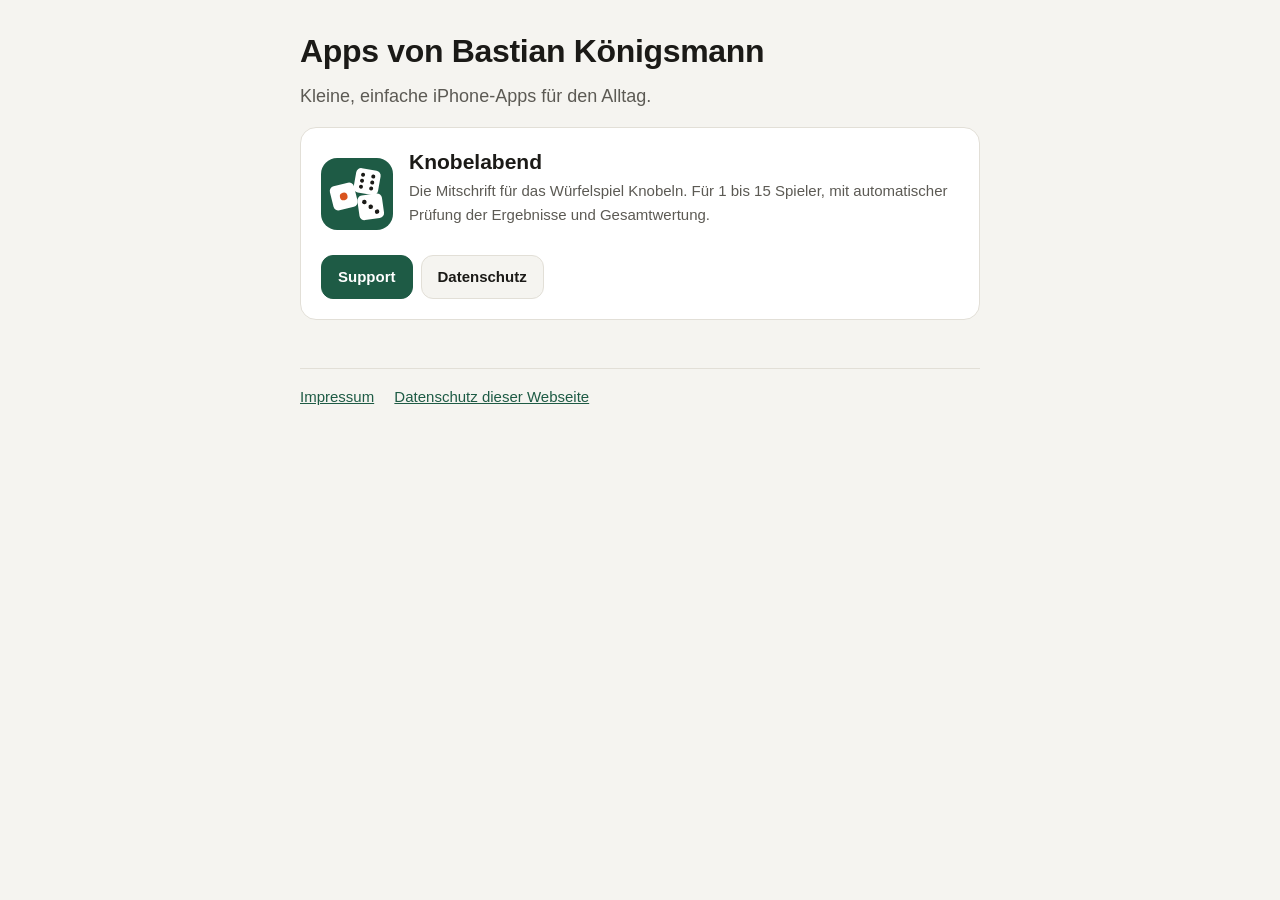
==== index.html @ 79f52fd2 "Add files via upload" ====
<!doctype html>
<html lang="de">
<head>
<meta charset="utf-8">
<meta name="viewport" content="width=device-width, initial-scale=1">
<title>Apps von Bastian Königsmann</title>
<meta name="description" content="iPhone-Apps von Bastian Königsmann: Datenschutz, Support und Impressum.">
<link rel="stylesheet" href="style.css">
</head>
<body>
<main class="wrap">
<h1>Apps von Bastian Königsmann</h1>
<p class="lead">Kleine, einfache iPhone-Apps für den Alltag.</p>

<section class="card">
<div class="app">
<svg viewBox="0 0 320 320" role="img" aria-label="App-Icon Knobelabend">
<rect width="320" height="320" rx="72" fill="#1E5B45"/>
<g transform="translate(150 50) rotate(10 55 55)"><rect width="110" height="110" rx="22" fill="#FFFFFF"/><circle cx="32" cy="28" r="9" fill="#1B1A17"/><circle cx="78" cy="28" r="9" fill="#1B1A17"/><circle cx="32" cy="55" r="9" fill="#1B1A17"/><circle cx="78" cy="55" r="9" fill="#1B1A17"/><circle cx="32" cy="82" r="9" fill="#1B1A17"/><circle cx="78" cy="82" r="9" fill="#1B1A17"/></g>
<g transform="translate(166 162) rotate(-8 55 55)"><rect width="110" height="110" rx="22" fill="#FFFFFF"/><circle cx="30" cy="30" r="10" fill="#1B1A17"/><circle cx="55" cy="55" r="10" fill="#1B1A17"/><circle cx="80" cy="80" r="10" fill="#1B1A17"/></g>
<g transform="translate(46 116) rotate(-14 55 55)"><rect width="110" height="110" rx="22" fill="#FFFFFF"/><circle cx="55" cy="55" r="17" fill="#D9541E"/></g>
</svg>
<div>
<h2>Knobelabend</h2>
<p class="meta">Die Mitschrift für das Würfelspiel Knobeln. Für 1 bis 15 Spieler, mit automatischer Prüfung der Ergebnisse und Gesamtwertung.</p>
</div>
</div>
<div class="links">
<a class="button primary" href="knobelabend-support.html">Support</a>
<a class="button" href="knobelabend-datenschutz.html">Datenschutz</a>
</div>
</section>

<footer>
<a href="impressum.html">Impressum</a>
<a href="datenschutz.html">Datenschutz dieser Webseite</a>
</footer>
</main>
</body>
</html>
---- style.css ----
:root {
  --bg: #F5F4F0;
  --card: #FFFFFF;
  --ink: #1B1A17;
  --muted: #5C5A54;
  --line: #E2DFD7;
  --accent: #1E5B45;
  --accent-soft: #E3EEE8;
}

* { box-sizing: border-box; }

body {
  margin: 0;
  background: var(--bg);
  color: var(--ink);
  font: 17px/1.6 -apple-system, BlinkMacSystemFont, "Segoe UI", Helvetica, Arial, sans-serif;
  -webkit-text-size-adjust: 100%;
}

.wrap {
  max-width: 720px;
  margin: 0 auto;
  padding: 32px 20px 48px;
}

a { color: var(--accent); }
a:hover { color: #15402F; }

.back {
  display: inline-block;
  margin-bottom: 16px;
  font-size: 15px;
  text-decoration: none;
}

h1 {
  font-size: 32px;
  line-height: 1.2;
  margin: 0 0 12px;
  letter-spacing: -0.01em;
}

h2 {
  font-size: 21px;
  line-height: 1.3;
  margin: 36px 0 8px;
}

h3 {
  font-size: 17px;
  margin: 24px 0 4px;
}

p, ul { margin: 0 0 12px; }
ul { padding-left: 22px; }

.lead { font-size: 18px; color: var(--muted); }
.meta { font-size: 15px; color: var(--muted); }

.card {
  background: var(--card);
  border: 1px solid var(--line);
  border-radius: 16px;
  padding: 20px;
  margin: 16px 0;
}

.app {
  display: flex;
  gap: 16px;
  align-items: center;
}

.app svg {
  width: 72px;
  height: 72px;
  flex: none;
}

.app h2 { margin: 0 0 4px; }

.links {
  display: flex;
  flex-wrap: wrap;
  gap: 8px;
  margin-top: 16px;
}

.button {
  display: inline-flex;
  align-items: center;
  min-height: 44px;
  padding: 0 16px;
  border-radius: 12px;
  border: 1px solid var(--line);
  background: var(--bg);
  color: var(--ink);
  font-size: 15px;
  font-weight: 600;
  text-decoration: none;
}

.button.primary {
  background: var(--accent);
  border-color: var(--accent);
  color: #FFFFFF;
}

details {
  background: var(--card);
  border: 1px solid var(--line);
  border-radius: 12px;
  padding: 12px 16px;
  margin: 8px 0;
}

summary {
  font-weight: 600;
  cursor: pointer;
}

details p { margin: 8px 0 0; }

address { font-style: normal; }

footer {
  margin-top: 48px;
  padding-top: 16px;
  border-top: 1px solid var(--line);
  font-size: 15px;
  color: var(--muted);
}

footer a { margin-right: 16px; }
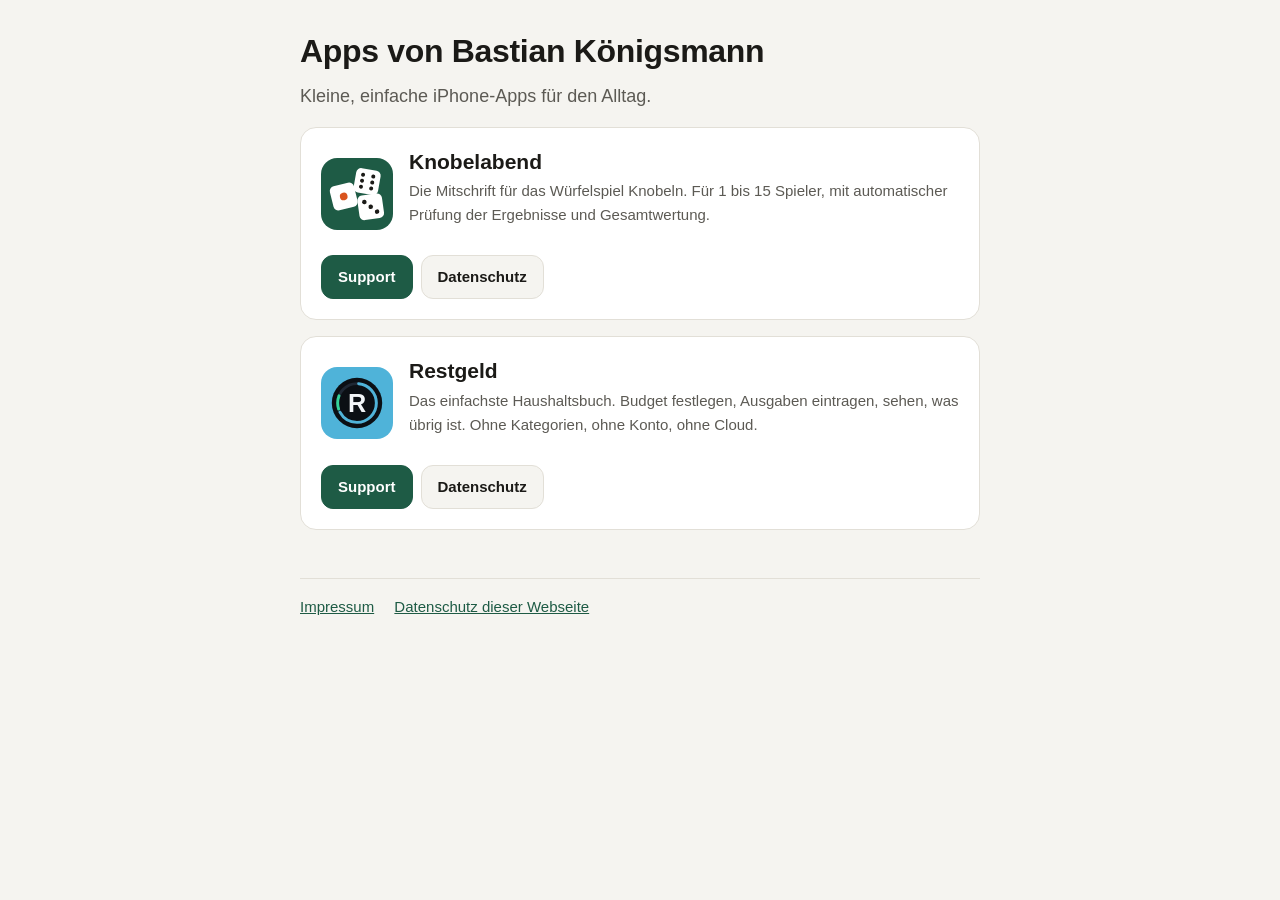
==== commit 4341b57e: "Restgeld: Support, Datenschutz und gemeinsames Impressum" ====
--- a/index.html
+++ b/index.html
@@ -31,6 +31,27 @@
 </div>
 </section>
 
+<section class="card">
+<div class="app">
+<svg viewBox="0 0 320 320" role="img" aria-label="App-Icon Restgeld">
+<rect width="320" height="320" rx="72" fill="#4FB3D9"/>
+<circle cx="160" cy="160" r="112" fill="#0B0F14"/>
+<circle cx="160" cy="160" r="86" fill="none" stroke="#1F2834" stroke-width="13"/>
+<circle cx="160" cy="160" r="86" fill="none" stroke="#4FB3D9" stroke-width="13" stroke-linecap="round" stroke-dasharray="352.8 540.4" stroke-dashoffset="-7.5" transform="rotate(-90 160 160)"/>
+<circle cx="160" cy="160" r="86" fill="none" stroke="#34D399" stroke-width="13" stroke-linecap="round" stroke-dasharray="60 540.4" stroke-dashoffset="-375.3" transform="rotate(-90 160 160)"/>
+<text x="160" y="160" text-anchor="middle" dominant-baseline="central" font-family="-apple-system, BlinkMacSystemFont, 'Segoe UI', Helvetica, Arial, sans-serif" font-size="112" font-weight="800" fill="#F2F5F8">R</text>
+</svg>
+<div>
+<h2>Restgeld</h2>
+<p class="meta">Das einfachste Haushaltsbuch. Budget festlegen, Ausgaben eintragen, sehen, was übrig ist. Ohne Kategorien, ohne Konto, ohne Cloud.</p>
+</div>
+</div>
+<div class="links">
+<a class="button primary" href="restgeld-support.html">Support</a>
+<a class="button" href="restgeld-datenschutz.html">Datenschutz</a>
+</div>
+</section>
+
 <footer>
 <a href="impressum.html">Impressum</a>
 <a href="datenschutz.html">Datenschutz dieser Webseite</a>
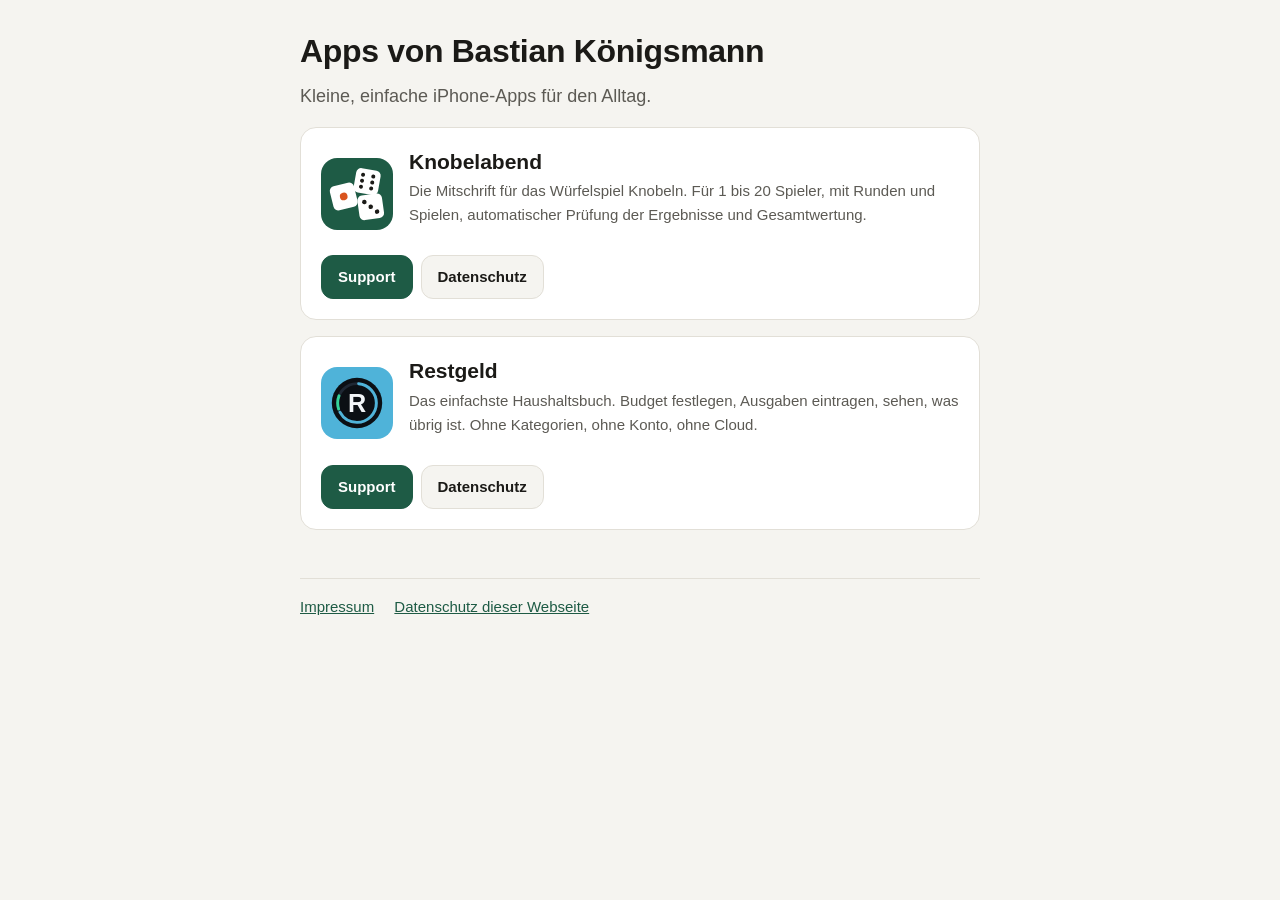
==== commit 4d8b9c8f: "Knobelabend 1.1: Support-FAQ, Datenschutz und Startseite an Abend, Runden und Spiele angepasst Co-Au" ====
--- a/index.html
+++ b/index.html
@@ -22,7 +22,7 @@
 </svg>
 <div>
 <h2>Knobelabend</h2>
-<p class="meta">Die Mitschrift für das Würfelspiel Knobeln. Für 1 bis 15 Spieler, mit automatischer Prüfung der Ergebnisse und Gesamtwertung.</p>
+<p class="meta">Die Mitschrift für das Würfelspiel Knobeln. Für 1 bis 20 Spieler, mit Runden und Spielen, automatischer Prüfung der Ergebnisse und Gesamtwertung.</p>
 </div>
 </div>
 <div class="links">
